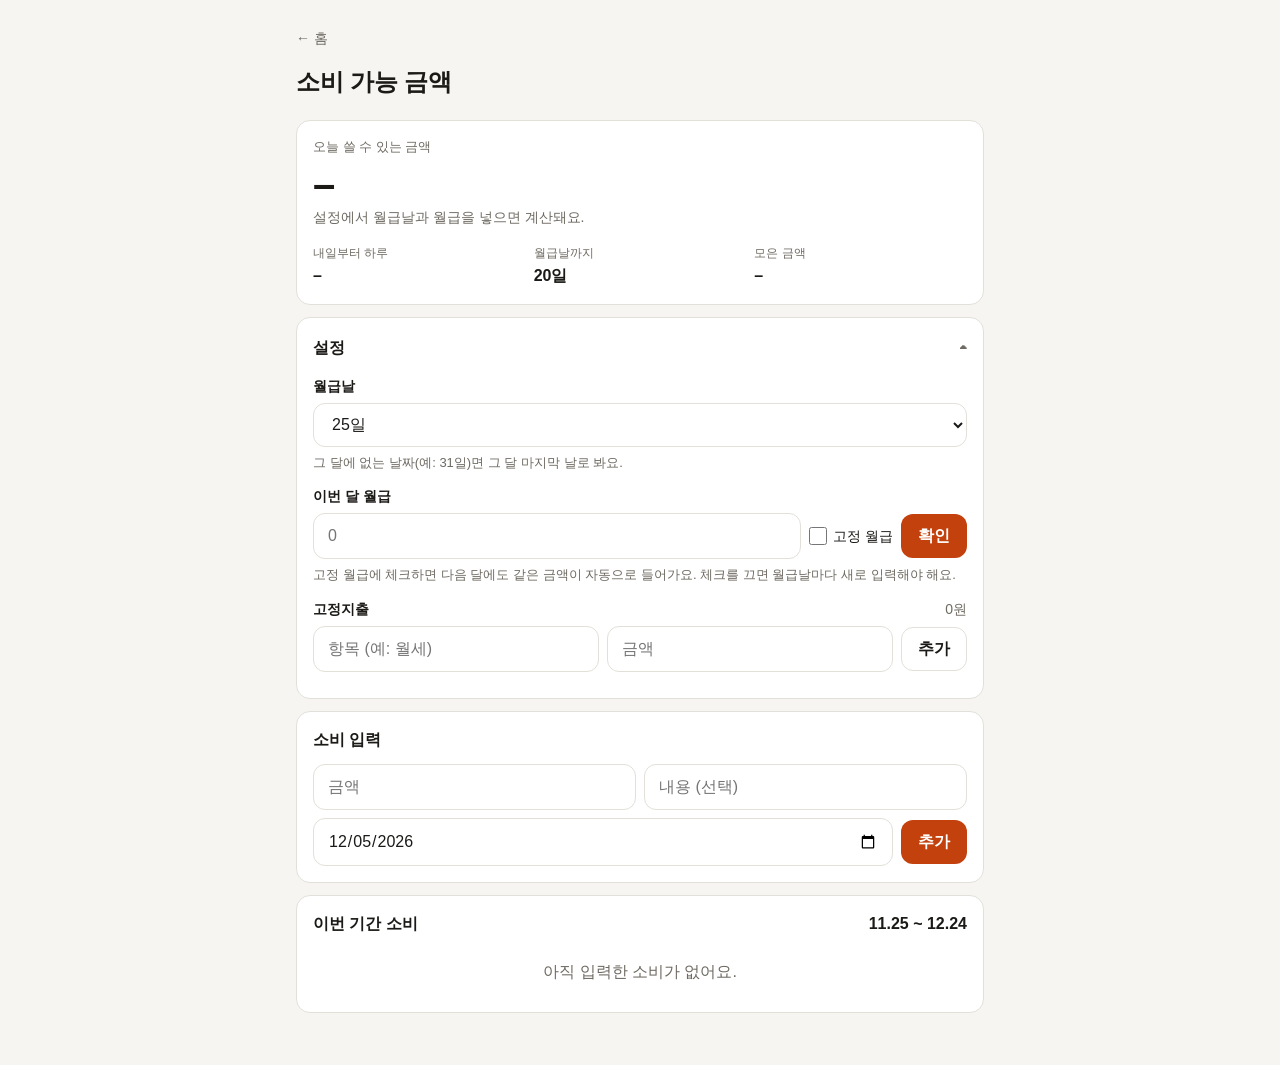
==== tools/budget/index.html @ 9d05e259 "사이트 뼈대와 소비 가능 금액 트래커 추가 - 허브 페이지, PWA 매니페스트, 서비스 워커, 공통 스타일 - 도구: 소비 가능 금액 트래커(월급날 기준 기간, 고정지출, 소비 기" ====
<!doctype html>
<html lang="ko">
<head>
<meta charset="utf-8">
<meta name="viewport" content="width=device-width, initial-scale=1, viewport-fit=cover">
<title>소비 가능 금액 · Something Useful</title>
<meta name="theme-color" content="#f6f5f2" media="(prefers-color-scheme: light)">
<meta name="theme-color" content="#131210" media="(prefers-color-scheme: dark)">
<meta name="mobile-web-app-capable" content="yes">
<meta name="apple-mobile-web-app-capable" content="yes">
<link rel="manifest" href="../../manifest.webmanifest">
<link rel="icon" href="../../icons/favicon.svg" type="image/svg+xml">
<link rel="apple-touch-icon" href="../../icons/apple-touch-icon.png">
<link rel="stylesheet" href="../../assets/style.css">
</head>
<body>
<header class="top">
  <a class="back" href="../../">← 홈</a>
  <h1>소비 가능 금액</h1>
</header>
<main>
  <section class="panel">
    <p class="eyebrow">오늘 쓸 수 있는 금액</p>
    <p class="big" id="todayLeft">–</p>
    <p class="sub" id="todayNote">설정에서 월급날과 월급을 넣으면 계산돼요.</p>
    <dl class="stats">
      <div><dt>내일부터 하루</dt><dd id="daily">–</dd></div>
      <div><dt>월급날까지</dt><dd id="daysLeft">–</dd></div>
      <div><dt>모은 금액</dt><dd id="pool">–</dd></div>
    </dl>
  </section>

  <p class="notice" id="notice" hidden></p>

  <details class="panel" id="settings">
    <summary>설정</summary>
    <div class="field">
      <label class="label" for="payday">월급날</label>
      <select id="payday" class="select"></select>
      <p class="help">그 달에 없는 날짜(예: 31일)면 그 달 마지막 날로 봐요.</p>
    </div>
    <div class="field">
      <label class="label" for="salary">이번 달 월급</label>
      <form class="inline" id="salaryForm" autocomplete="off">
        <input id="salary" class="input money" inputmode="numeric" placeholder="0">
        <label class="check"><input type="checkbox" id="fixedSalary"> 고정 월급</label>
        <button class="btn btn-primary" type="submit">확인</button>
      </form>
      <p class="help" id="salaryHelp">고정 월급에 체크하면 다음 달에도 같은 금액이 자동으로 들어가요. 체크를 끄면 월급날마다 새로 입력해야 해요.</p>
      <ul class="list" id="salaryLog"></ul>
    </div>
    <div class="field">
      <p class="label">고정지출 <span class="hint" id="fixedTotal">0원</span></p>
      <form class="inline" id="fixedForm" autocomplete="off">
        <input class="input" id="fixedName" placeholder="항목 (예: 월세)" aria-label="고정지출 항목">
        <input class="input money" id="fixedAmount" inputmode="numeric" placeholder="금액" aria-label="고정지출 금액" required>
        <button class="btn" type="submit">추가</button>
      </form>
      <ul class="list" id="fixedList"></ul>
    </div>
  </details>

  <section class="panel">
    <h2>소비 입력</h2>
    <form id="spendForm" class="stack" autocomplete="off">
      <div class="inline">
        <input class="input money" id="spendAmount" inputmode="numeric" placeholder="금액" aria-label="금액" required>
        <input class="input" id="spendMemo" placeholder="내용 (선택)" aria-label="내용">
      </div>
      <div class="inline">
        <input class="input" type="date" id="spendDate" aria-label="날짜" required>
        <button class="btn btn-primary" type="submit">추가</button>
      </div>
    </form>
  </section>

  <section class="panel">
    <h2>이번 기간 소비 <span class="hint" id="periodLabel"></span></h2>
    <p class="empty" id="spendEmpty">아직 입력한 소비가 없어요.</p>
    <div id="spendList"></div>
  </section>

  <section class="panel" id="historyPanel" hidden>
    <h2>기록 <span class="hint">월급 텀별</span></h2>
    <ul class="list" id="historyList"></ul>
  </section>
</main>
<script src="../../assets/app.js"></script>
<script>
  // ---------- 유틸 ----------
  const KEY = "su:budget";
  const $ = (id) => document.getElementById(id);
  const DAY = 86400000;
  const pad = (n) => String(n).padStart(2, "0");
  const ymd = (d) => `${d.getFullYear()}-${pad(d.getMonth() + 1)}-${pad(d.getDate())}`;
  const fromYmd = (s) => { const [y, m, d] = s.split("-").map(Number); return new Date(y, m - 1, d); };
  const won = (n) => Math.round(n).toLocaleString("ko-KR") + "원";
  const digits = (s) => Number(String(s).replace(/[^\d]/g, "")) || 0;
  const comma = (n) => (n ? Number(n).toLocaleString("ko-KR") : "");
  const esc = (s) => String(s).replace(/[&<>"']/g, (c) => ({ "&": "&amp;", "<": "&lt;", ">": "&gt;", '"': "&quot;", "'": "&#39;" })[c]);
  const uid = () => Date.now().toString(36) + Math.random().toString(36).slice(2, 6);
  const WEEK = ["일", "월", "화", "수", "목", "금", "토"];
  const dateLabel = (s) => { const d = fromYmd(s); return `${d.getMonth() + 1}월 ${d.getDate()}일 (${WEEK[d.getDay()]})`; };
  const shortDate = (s) => { const d = fromYmd(s); return `${d.getMonth() + 1}.${d.getDate()}`; };
  const monthLabel = (s) => `${fromYmd(s).getMonth() + 1}월 월급`;

  // ---------- 기간 계산 ----------
  // 월급날(payday)을 기준으로, 오늘이 속한 기간의 시작일과 다음 월급날을 돌려줍니다.
  const daysInMonth = (y, m) => new Date(y, m + 1, 0).getDate();
  const paydayOf = (y, m, pd) => new Date(y, m, Math.min(pd, daysInMonth(y, m)));
  function periodFor(today, pd) {
    const y = today.getFullYear(), m = today.getMonth();
    const thisPay = paydayOf(y, m, pd);
    if (today >= thisPay) return { start: thisPay, end: paydayOf(y, m + 1, pd) };
    return { start: paydayOf(y, m - 1, pd), end: thisPay };
  }

  // ---------- 상태 ----------
  const defaults = { payday: 25, salary: null, fixedSalary: false, fixed: [], expenses: [], periodStart: null, history: [] };
  let state = load();
  let editingFixed = null; // 지금 수정 중인 고정지출 id
  function load() {
    try { return { ...defaults, ...JSON.parse(localStorage.getItem(KEY) || "{}") }; }
    catch { return { ...defaults }; }
  }
  function save() { localStorage.setItem(KEY, JSON.stringify(state)); }

  const today = fromYmd(ymd(new Date()));
  const fixedTotal = () => state.fixed.reduce((a, x) => a + x.amount, 0);
  const sumExpenses = (from, to) => state.expenses.filter((x) => x.date >= from && x.date < to).reduce((a, x) => a + x.amount, 0);

  // 월급날이 지나 새 기간이 시작됐으면: 지난 기간(월급 텀)의 월급·고정지출·소비·모은 금액을 기록에 남기고,
  // 고정 월급이 아니면 월급을 비웁니다.
  function rollover() {
    const cur = periodFor(today, state.payday);
    const startStr = ymd(cur.start);
    if (state.periodStart === startStr) return;
    if (state.periodStart) {
      const old = periodFor(fromYmd(state.periodStart), state.payday);
      if (state.salary) {
        const spent = sumExpenses(ymd(old.start), ymd(old.end));
        const fixed = fixedTotal();
        state.history.unshift({ start: ymd(old.start), end: ymd(old.end), salary: state.salary, fixed, spent, saved: state.salary - fixed - spent });
      }
      if (!state.fixedSalary) state.salary = null;
      showNotice("새 기간이 시작됐어요." + (state.fixedSalary ? "" : " 이번 달 월급을 입력해 주세요."));
    }
    state.periodStart = startStr;
    save();
  }

  function showNotice(text) { $("notice").textContent = text; $("notice").hidden = false; }

  // ---------- 렌더 ----------
  function render() {
    const { start, end } = periodFor(today, state.payday);
    const s = ymd(start), e = ymd(end), t = ymd(today);
    const tomorrow = ymd(new Date(today.getTime() + DAY));
    const daysLeft = Math.max(1, Math.round((end - today) / DAY));
    const spentPeriod = sumExpenses(s, e);
    const spentToday = sumExpenses(t, tomorrow);
    const ready = state.salary > 0;

    $("periodLabel").textContent = `${shortDate(s)} ~ ${shortDate(ymd(new Date(end.getTime() - DAY)))}`;
    $("daysLeft").textContent = `${daysLeft}일`;

    if (ready) {
      const pool = state.salary - fixedTotal() - spentPeriod;        // 월급날까지 남은 금액 = 모은 금액
      const todayBudget = (pool + spentToday) / daysLeft;            // 오늘 하루 예산 (오늘 쓰기 전 기준이라 하루 동안 고정)
      const todayLeft = todayBudget - spentToday;                    // 오늘 더 쓸 수 있는 금액 (초과하면 마이너스)
      const fromTomorrow = daysLeft > 1 ? pool / (daysLeft - 1) : null; // 내일부터 하루 예산 (소비 넣을 때마다 바로 바뀜)
      $("todayLeft").textContent = won(todayLeft);
      $("todayLeft").classList.toggle("over", todayLeft < 0);
      $("daily").textContent = fromTomorrow === null ? "내일 월급날" : won(fromTomorrow);
      $("daily").classList.toggle("over", fromTomorrow !== null && fromTomorrow < 0);
      $("pool").textContent = won(pool);
      $("pool").classList.toggle("over", pool < 0);
      $("todayNote").textContent =
        pool < 0 ? "이번 기간 예산을 넘었어요." :
        spentToday > 0 ? `오늘 ${won(spentToday)} 썼어요.` :
        "오늘은 아직 쓴 게 없어요.";
    } else {
      $("todayLeft").textContent = "–";
      $("todayLeft").classList.remove("over");
      $("daily").textContent = "–";
      $("daily").classList.remove("over");
      $("pool").textContent = "–";
      $("pool").classList.remove("over");
      $("todayNote").textContent = "설정에서 월급날과 월급을 넣으면 계산돼요.";
      $("settings").open = true;
    }

    // 설정 값
    $("payday").value = state.payday;
    if (document.activeElement !== $("salary")) $("salary").value = comma(state.salary);
    $("fixedSalary").checked = state.fixedSalary;
    // 이번 기간 월급은 입력됐는지 확인용으로만 보여주고, 다음 기간이 되면 아래 '기록'으로 넘어갑니다.
    $("salaryLog").innerHTML = state.salary ? `<li>
      <span class="grow">${monthLabel(s)}</span>
      <span class="amount">${won(state.salary)}</span>
    </li>` : "";

    $("fixedTotal").textContent = won(fixedTotal());
    $("fixedList").innerHTML = state.fixed.map((x) => x.id === editingFixed ? `<li class="editing">
      <form class="edit-form stack" data-edit-fixed="${x.id}" autocomplete="off">
        <div class="inline">
          <input class="input" name="name" value="${esc(x.name)}" placeholder="항목" aria-label="고정지출 항목">
          <input class="input money" name="amount" value="${comma(x.amount)}" inputmode="numeric" placeholder="금액" aria-label="고정지출 금액" required>
        </div>
        <div class="inline">
          <button class="btn btn-sm btn-primary" type="submit">저장</button>
          <button class="btn btn-sm" type="button" data-cancel-edit>취소</button>
        </div>
      </form>
    </li>` : `<li>
      <span class="grow">${esc(x.name || "항목")}</span>
      <span class="amount">${won(x.amount)}</span>
      <button class="btn btn-sm" type="button" data-edit-fixed-btn="${x.id}">수정</button>
      <button class="btn btn-sm" type="button" data-del-fixed="${x.id}">삭제</button>
    </li>`).join("");

    // 이번 기간 소비 (날짜별 묶음, 최신순)
    const items = state.expenses.filter((x) => x.date >= s && x.date < e).sort((a, b) => b.date.localeCompare(a.date) || b.ts - a.ts);
    $("spendEmpty").hidden = items.length > 0;
    const byDate = new Map();
    for (const x of items) { if (!byDate.has(x.date)) byDate.set(x.date, []); byDate.get(x.date).push(x); }
    $("spendList").innerHTML = [...byDate].map(([date, list]) => `<section class="day">
      <h3><span>${dateLabel(date)}${date === t ? " · 오늘" : ""}</span><span>${won(list.reduce((a, x) => a + x.amount, 0))}</span></h3>
      <ul class="list">${list.map((x) => `<li>
        <span class="grow">${esc(x.memo || "소비")}</span>
        <span class="amount">${won(x.amount)}</span>
        <button class="btn btn-sm" type="button" data-del-spend="${x.id}">삭제</button>
      </li>`).join("")}</ul>
    </section>`).join("");

    // 지난 기간
    $("historyPanel").hidden = state.history.length === 0;
    $("historyList").innerHTML = state.history.map((h) => `<li class="record">
      <div class="record-top">
        <span class="grow">${shortDate(h.start)} ~ ${shortDate(ymd(new Date(fromYmd(h.end).getTime() - DAY)))}</span>
        <span class="amount${h.saved < 0 ? " over" : ""}">${h.saved < 0 ? won(h.saved) + " 초과" : won(h.saved) + " 모음"}</span>
      </div>
      ${h.salary ? `<div class="record-sub">월급 ${won(h.salary)} · 고정지출 ${won(h.fixed || 0)} · 소비 ${won(h.spent || 0)}</div>` : ""}
    </li>`).join("");
  }

  // ---------- 입력 처리 ----------
  for (let d = 1; d <= 31; d++) $("payday").insertAdjacentHTML("beforeend", `<option value="${d}">${d}일</option>`);
  $("spendDate").value = ymd(today);

  // 금액 칸은 입력하는 대로 쉼표를 붙입니다 (나중에 생기는 수정 칸도 포함).
  document.addEventListener("input", (ev) => {
    if (ev.target.classList?.contains("money")) ev.target.value = comma(digits(ev.target.value));
  });

  $("payday").addEventListener("change", () => {
    state.payday = Number($("payday").value);
    state.periodStart = ymd(periodFor(today, state.payday).start); // 기준일만 바뀐 거라 지난 기간으로 기록하지 않음
    save(); render();
  });

  $("fixedSalary").addEventListener("change", () => { state.fixedSalary = $("fixedSalary").checked; save(); });

  // 월급은 '확인'을 눌러야 저장되고, 이번 기간 월급으로 기록됩니다.
  $("salaryForm").addEventListener("submit", (ev) => {
    ev.preventDefault();
    const n = digits($("salary").value);
    state.salary = n || null;
    $("salary").blur();
    save(); render();
    if (n) flash($("salaryHelp"), `${monthLabel(ymd(periodFor(today, state.payday).start))} ${won(n)}으로 저장했어요.`);
  });

  $("fixedForm").addEventListener("submit", (ev) => {
    ev.preventDefault();
    const amount = digits($("fixedAmount").value);
    if (!amount) { $("fixedAmount").focus(); return; }
    state.fixed.push({ id: uid(), name: $("fixedName").value.trim(), amount });
    $("fixedName").value = ""; $("fixedAmount").value = "";
    save(); render(); $("fixedName").focus();
  });

  $("spendForm").addEventListener("submit", (ev) => {
    ev.preventDefault();
    const amount = digits($("spendAmount").value);
    if (!amount) { $("spendAmount").focus(); return; }
    state.expenses.push({ id: uid(), ts: Date.now(), date: $("spendDate").value || ymd(today), memo: $("spendMemo").value.trim(), amount });
    $("spendAmount").value = ""; $("spendMemo").value = "";
    save(); render(); $("spendAmount").focus();
  });

  // 고정지출 수정 저장
  document.addEventListener("submit", (ev) => {
    const form = ev.target.closest("form[data-edit-fixed]");
    if (!form) return;
    ev.preventDefault();
    const x = state.fixed.find((f) => f.id === form.dataset.editFixed);
    const amount = digits(form.elements.amount.value);
    if (!x || !amount) { form.elements.amount.focus(); return; }
    x.name = form.elements.name.value.trim();
    x.amount = amount;
    editingFixed = null;
    save(); render();
  });

  document.addEventListener("keydown", (ev) => {
    if (ev.key === "Escape" && editingFixed && ev.target.closest("form[data-edit-fixed]")) { editingFixed = null; render(); }
  });

  document.addEventListener("click", (ev) => {
    const btn = ev.target.closest("[data-edit-fixed-btn],[data-cancel-edit],[data-del-fixed],[data-del-spend]");
    if (!btn) return;
    if (btn.hasAttribute("data-edit-fixed-btn")) {
      editingFixed = btn.dataset.editFixedBtn;
      render();
      document.querySelector("form[data-edit-fixed] input[name=name]")?.focus();
    } else if (btn.hasAttribute("data-cancel-edit")) {
      editingFixed = null; render();
    } else if (btn.dataset.delFixed) {
      const x = state.fixed.find((f) => f.id === btn.dataset.delFixed);
      if (x && confirm(`고정지출 '${x.name || won(x.amount)}' 을(를) 삭제할까요?`)) {
        state.fixed = state.fixed.filter((f) => f.id !== x.id); save(); render();
      }
    } else {
      const x = state.expenses.find((f) => f.id === btn.dataset.delSpend);
      if (x && confirm(`'${x.memo || "소비"} ${won(x.amount)}' 을(를) 삭제할까요?`)) {
        state.expenses = state.expenses.filter((f) => f.id !== x.id); save(); render();
      }
    }
  });

  // 도움말 자리에 잠깐 메시지를 보여줬다가 원래 문구로 돌립니다.
  function flash(el, text) {
    if (!el.dataset.orig) el.dataset.orig = el.textContent;
    el.textContent = text;
    clearTimeout(flash.t);
    flash.t = setTimeout(() => { el.textContent = el.dataset.orig; }, 2500);
  }

  rollover();
  render();
</script>
</body>
</html>
---- assets/style.css ----
/* 공통 스타일. 모든 도구 페이지가 이 파일을 불러옵니다. */
:root {
  --bg: #f6f5f2;
  --surface: #ffffff;
  --text: #1b1a17;
  --muted: #6e6a62;
  --border: #e3e0d9;
  --accent: #c2410c;
  --accent-ink: #ffffff;
  --danger: #b91c1c;
  --radius: 14px;
  color-scheme: light dark;
}
@media (prefers-color-scheme: dark) {
  :root {
    --bg: #131210;
    --surface: #1d1b18;
    --text: #ebe7df;
    --muted: #9b958a;
    --border: #2d2a25;
    --accent: #f08a4b;
    --accent-ink: #1b1a17;
    --danger: #f87171;
  }
}

* { box-sizing: border-box; }
html { -webkit-text-size-adjust: 100%; }
body {
  margin: 0;
  min-height: 100dvh;
  background: var(--bg);
  color: var(--text);
  font: 16px/1.5 -apple-system, BlinkMacSystemFont, "Apple SD Gothic Neo", Pretendard, "Malgun Gothic", "Segoe UI", Roboto, sans-serif;
  padding: env(safe-area-inset-top) env(safe-area-inset-right) env(safe-area-inset-bottom) env(safe-area-inset-left);
  -webkit-tap-highlight-color: transparent;
}

.top, main { max-width: 720px; margin: 0 auto; padding-left: 16px; padding-right: 16px; }
.top { padding-top: 24px; padding-bottom: 8px; display: flex; flex-direction: column; gap: 4px; }
.top h1 { margin: 0; font-size: 24px; font-weight: 700; letter-spacing: -0.01em; }
.sub { margin: 0; color: var(--muted); font-size: 14px; }
.back {
  align-self: flex-start; display: inline-flex; align-items: center; min-height: 44px;
  margin-top: -8px; color: var(--muted); text-decoration: none; font-size: 14px;
}
.back:hover { color: var(--text); }
main { padding-top: 12px; padding-bottom: 40px; }

/* 허브 그리드 */
.grid { list-style: none; margin: 0; padding: 0; display: grid; gap: 12px; grid-template-columns: repeat(auto-fill, minmax(210px, 1fr)); }
.card {
  display: flex; gap: 12px; align-items: center; min-height: 72px; padding: 14px;
  background: var(--surface); border: 1px solid var(--border); border-radius: var(--radius);
  color: inherit; text-decoration: none;
  transition: border-color 150ms ease, transform 150ms ease;
}
.card:hover { border-color: var(--accent); }
.card:active { transform: scale(0.985); }
.card:focus-visible { outline: 2px solid var(--accent); outline-offset: 2px; }
.card-icon { flex: none; width: 40px; height: 40px; display: grid; place-items: center; font-size: 26px; }
.card-body { display: flex; flex-direction: column; min-width: 0; }
.card-name { font-weight: 600; }
.card-desc { color: var(--muted); font-size: 13px; white-space: nowrap; overflow: hidden; text-overflow: ellipsis; }
.empty { color: var(--muted); text-align: center; padding: 32px 0; }
.hint-box {
  margin: 24px 0 0; padding: 12px 14px; font-size: 14px; color: var(--muted);
  background: var(--surface); border: 1px dashed var(--border); border-radius: var(--radius);
}

/* 폼 요소 */
.label { display: flex; justify-content: space-between; align-items: baseline; gap: 8px; font-size: 14px; font-weight: 600; margin-bottom: 6px; }
.label .hint { color: var(--muted); font-weight: 400; }
.input, .textarea, .select, .search {
  width: 100%; min-height: 44px; padding: 10px 14px;
  font: inherit; color: inherit; background: var(--surface);
  border: 1px solid var(--border); border-radius: 12px;
}
.search { margin-bottom: 16px; }
.textarea { resize: vertical; line-height: 1.6; }
:is(.input, .textarea, .select, .search):focus-visible { outline: 2px solid var(--accent); outline-offset: 1px; border-color: transparent; }
.row { display: flex; gap: 8px; flex-wrap: wrap; margin-top: 12px; }
.btn {
  min-height: 44px; padding: 0 16px; font: inherit; font-weight: 600; cursor: pointer;
  background: var(--surface); color: var(--text); border: 1px solid var(--border); border-radius: 12px;
  transition: border-color 150ms ease;
}
.btn:hover { border-color: var(--accent); }
.btn:focus-visible { outline: 2px solid var(--accent); outline-offset: 2px; }
.btn-primary { background: var(--accent); color: var(--accent-ink); border-color: transparent; }
.btn-danger { color: var(--danger); }
.status { margin: 8px 0 0; min-height: 20px; font-size: 13px; color: var(--muted); }

.visually-hidden { position: absolute; width: 1px; height: 1px; margin: -1px; padding: 0; overflow: hidden; clip: rect(0 0 0 0); border: 0; }

@media (prefers-reduced-motion: reduce) {
  *, *::before, *::after { transition: none !important; animation: none !important; }
}

/* 패널 / 숫자 / 목록 (도구 페이지 공통) */
.panel { background: var(--surface); border: 1px solid var(--border); border-radius: var(--radius); padding: 16px; margin-bottom: 12px; }
.panel h2 { display: flex; justify-content: space-between; align-items: baseline; gap: 8px; margin: 0 0 12px; font-size: 16px; }
.panel .empty { padding: 12px 0; margin: 0; }
details.panel > summary { display: flex; justify-content: space-between; align-items: center; min-height: 28px; font-weight: 600; cursor: pointer; list-style: none; }
details.panel > summary::-webkit-details-marker { display: none; }
details.panel > summary::after { content: "▾"; color: var(--muted); transition: transform 150ms ease; }
details.panel[open] > summary::after { transform: rotate(180deg); }
details.panel[open] > summary { margin-bottom: 14px; }
.eyebrow { margin: 0; font-size: 13px; color: var(--muted); }
.big { margin: 4px 0 0; font-size: 40px; font-weight: 700; line-height: 1.15; letter-spacing: -0.02em; font-variant-numeric: tabular-nums; }
.big.over, .amount.over { color: var(--danger); }
.stats { display: grid; grid-template-columns: repeat(3, 1fr); gap: 8px; margin: 16px 0 0; }
.stats div { min-width: 0; }
.stats dt { font-size: 12px; color: var(--muted); }
.stats dd { margin: 2px 0 0; font-weight: 600; font-variant-numeric: tabular-nums; white-space: nowrap; overflow: hidden; text-overflow: ellipsis; }
.field { margin-bottom: 14px; }
.field:last-child { margin-bottom: 0; }
.help { margin: 6px 0 0; font-size: 13px; color: var(--muted); }
.inline { display: flex; gap: 8px; align-items: center; }
.inline > .input, .inline > .select { flex: 1 1 0; min-width: 0; }
.stack { display: flex; flex-direction: column; gap: 8px; }
.check { display: inline-flex; align-items: center; gap: 6px; min-height: 44px; font-size: 14px; white-space: nowrap; }
.check input { width: 18px; height: 18px; margin: 0; accent-color: var(--accent); }
.list { list-style: none; margin: 0; padding: 0; }
.list li { display: flex; align-items: center; gap: 10px; min-height: 44px; padding: 6px 0; border-top: 1px solid var(--border); }
.list li:first-child { border-top: 0; }
.list .grow { flex: 1; min-width: 0; overflow: hidden; text-overflow: ellipsis; white-space: nowrap; }
.list .amount { font-weight: 600; font-variant-numeric: tabular-nums; white-space: nowrap; }
.btn-sm { min-height: 36px; padding: 0 10px; font-size: 13px; font-weight: 500; }
.notice { margin: 0 0 12px; padding: 12px 14px; font-size: 14px; border: 1px solid var(--accent); border-radius: 12px; background: var(--surface); }
.day h3 { display: flex; justify-content: space-between; margin: 12px 0 4px; font-size: 13px; font-weight: 600; color: var(--muted); }
.day:first-child h3 { margin-top: 0; }
.group-title { margin: 20px 0 8px; font-size: 13px; font-weight: 600; color: var(--muted); }
.group:first-child .group-title { margin-top: 0; }
.stats dd.over { color: var(--danger); }
.list li.editing { align-items: stretch; padding: 10px 0; }
.edit-form { flex: 1; min-width: 0; }
.list + .list, form + .list { margin-top: 10px; }
.list li.record { flex-direction: column; align-items: stretch; gap: 2px; padding: 10px 0; }
.record-top { display: flex; align-items: center; gap: 10px; }
.record-sub { font-size: 13px; color: var(--muted); }
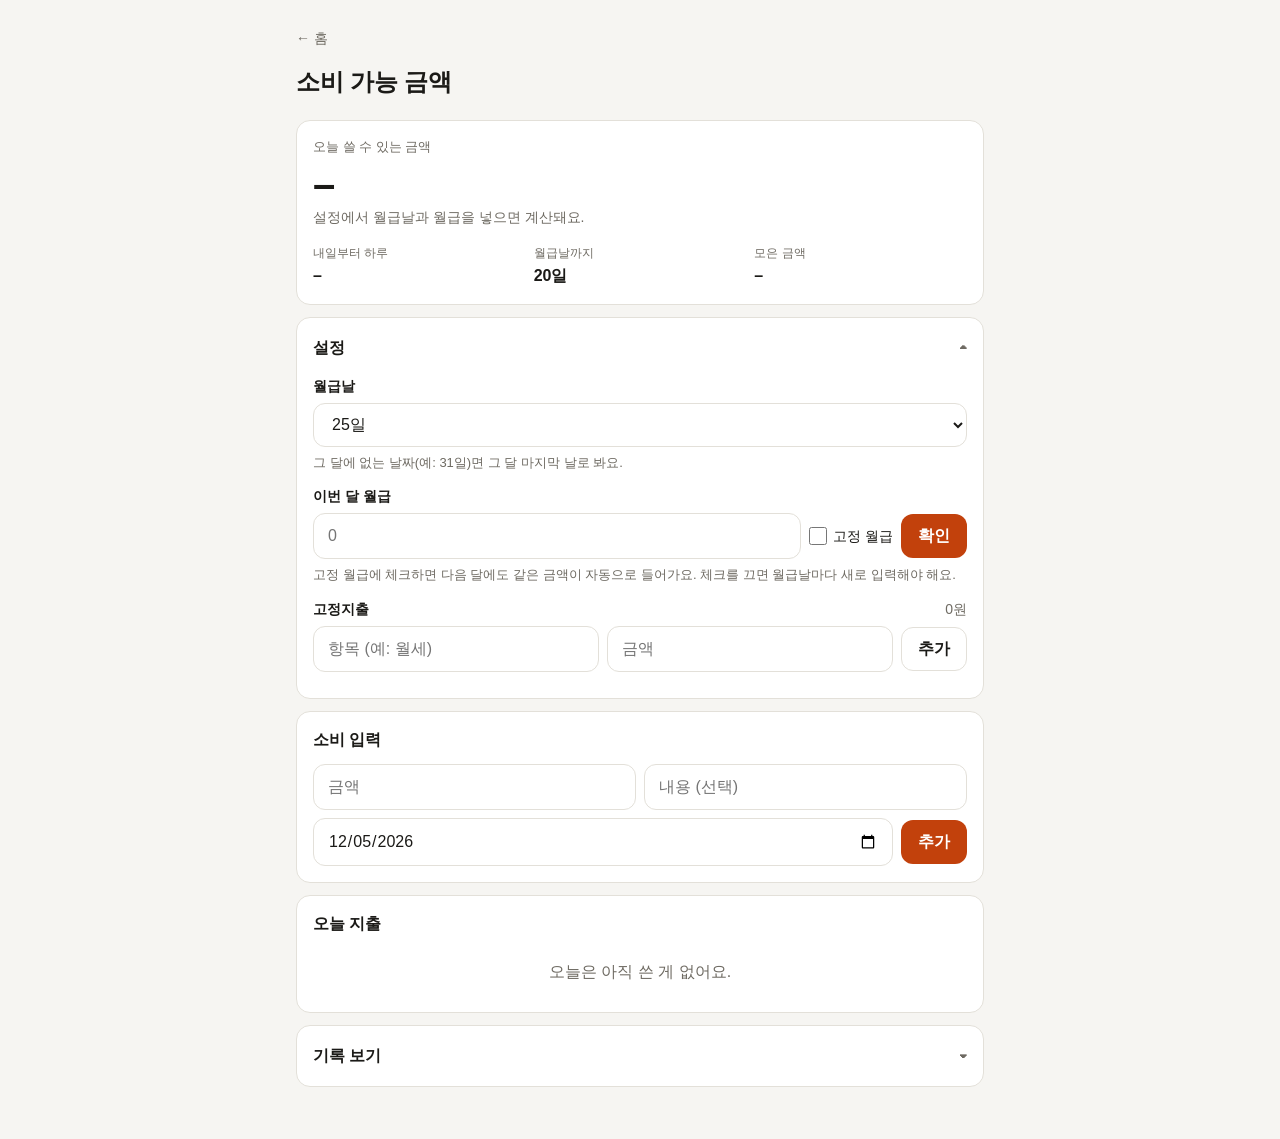
==== commit 2701b459: "소비 가능 금액: 오늘 지출과 기록 보기 분리 - 메인에는 오늘 지출만 보이게 하고, 지난 날짜는 접힌 '기록 보기'에서   날짜 입력·하루씩 이동·이번 기간 날짜별 목록으로 찾아" ====
--- a/tools/budget/index.html
+++ b/tools/budget/index.html
@@ -75,15 +75,35 @@
   </section>
 
   <section class="panel">
-    <h2>이번 기간 소비 <span class="hint" id="periodLabel"></span></h2>
-    <p class="empty" id="spendEmpty">아직 입력한 소비가 없어요.</p>
-    <div id="spendList"></div>
+    <h2>오늘 지출 <span class="hint" id="todayTotal"></span></h2>
+    <p class="empty" id="todayEmpty">오늘은 아직 쓴 게 없어요.</p>
+    <ul class="list" id="todayList"></ul>
   </section>
 
-  <section class="panel" id="historyPanel" hidden>
-    <h2>기록 <span class="hint">월급 텀별</span></h2>
-    <ul class="list" id="historyList"></ul>
-  </section>
+  <details class="panel" id="historyBox">
+    <summary>기록 보기</summary>
+    <div class="field">
+      <div class="inline">
+        <button class="btn" type="button" id="dayPrev" aria-label="하루 전">◀</button>
+        <input class="input" type="date" id="dayPick" aria-label="날짜 선택">
+        <button class="btn" type="button" id="dayNext" aria-label="하루 뒤">▶</button>
+      </div>
+    </div>
+    <section class="day">
+      <h3><span id="dayLabel"></span><span id="dayTotal"></span></h3>
+      <p class="empty" id="dayEmpty">이 날은 기록이 없어요.</p>
+      <ul class="list" id="dayList"></ul>
+    </section>
+    <div class="field" style="margin-top: 16px">
+      <p class="label">이번 기간 날짜별 <span class="hint" id="periodLabel"></span></p>
+      <p class="empty" id="periodEmpty">아직 입력한 소비가 없어요.</p>
+      <ul class="list" id="periodDays"></ul>
+    </div>
+    <div class="field" id="historyPanel" hidden>
+      <p class="label">지난 월급 텀</p>
+      <ul class="list" id="historyList"></ul>
+    </div>
+  </details>
 </main>
 <script src="../../assets/app.js"></script>
 <script>
@@ -119,6 +139,7 @@
   const defaults = { payday: 25, salary: null, fixedSalary: false, fixed: [], expenses: [], periodStart: null, history: [] };
   let state = load();
   let editingFixed = null; // 지금 수정 중인 고정지출 id
+  let viewDate = null;     // '기록 보기'에서 보고 있는 날짜 (아래에서 어제로 초기화)
   function load() {
     try { return { ...defaults, ...JSON.parse(localStorage.getItem(KEY) || "{}") }; }
     catch { return { ...defaults }; }
@@ -126,6 +147,7 @@
   function save() { localStorage.setItem(KEY, JSON.stringify(state)); }
 
   const today = fromYmd(ymd(new Date()));
+  viewDate = ymd(new Date(today.getTime() - DAY));
   const fixedTotal = () => state.fixed.reduce((a, x) => a + x.amount, 0);
   const sumExpenses = (from, to) => state.expenses.filter((x) => x.date >= from && x.date < to).reduce((a, x) => a + x.amount, 0);
 
@@ -219,19 +241,38 @@
       <button class="btn btn-sm" type="button" data-del-fixed="${x.id}">삭제</button>
     </li>`).join("");
 
-    // 이번 기간 소비 (날짜별 묶음, 최신순)
-    const items = state.expenses.filter((x) => x.date >= s && x.date < e).sort((a, b) => b.date.localeCompare(a.date) || b.ts - a.ts);
-    $("spendEmpty").hidden = items.length > 0;
+    // 오늘 지출: 메인 화면에는 오늘 것만. 지난 날짜는 아래 '기록 보기'에서.
+    const spendItem = (x) => `<li>
+      <span class="grow">${esc(x.memo || "소비")}</span>
+      <span class="amount">${won(x.amount)}</span>
+      <button class="btn btn-sm" type="button" data-del-spend="${x.id}">삭제</button>
+    </li>`;
+    const ofDay = (date) => state.expenses.filter((x) => x.date === date).sort((a, b) => b.ts - a.ts);
+    const todayItems = ofDay(t);
+    $("todayEmpty").hidden = todayItems.length > 0;
+    $("todayList").innerHTML = todayItems.map(spendItem).join("");
+    $("todayTotal").textContent = todayItems.length ? won(spentToday) : "";
+
+    // 기록 보기: 고른 날짜 하루치
+    const yesterday = ymd(new Date(today.getTime() - DAY));
+    if (document.activeElement !== $("dayPick")) $("dayPick").value = viewDate;
+    const dayItems = ofDay(viewDate);
+    $("dayLabel").textContent = dateLabel(viewDate) + (viewDate === t ? " · 오늘" : viewDate === yesterday ? " · 어제" : "");
+    $("dayTotal").textContent = dayItems.length ? won(dayItems.reduce((a, x) => a + x.amount, 0)) : "";
+    $("dayEmpty").hidden = dayItems.length > 0;
+    $("dayList").innerHTML = dayItems.map(spendItem).join("");
+
+    // 기록 보기: 이번 기간 날짜별 합계 (최신순). 누르면 위 날짜 보기로 이동.
+    const periodItems = state.expenses.filter((x) => x.date >= s && x.date < e);
     const byDate = new Map();
-    for (const x of items) { if (!byDate.has(x.date)) byDate.set(x.date, []); byDate.get(x.date).push(x); }
-    $("spendList").innerHTML = [...byDate].map(([date, list]) => `<section class="day">
-      <h3><span>${dateLabel(date)}${date === t ? " · 오늘" : ""}</span><span>${won(list.reduce((a, x) => a + x.amount, 0))}</span></h3>
-      <ul class="list">${list.map((x) => `<li>
-        <span class="grow">${esc(x.memo || "소비")}</span>
-        <span class="amount">${won(x.amount)}</span>
-        <button class="btn btn-sm" type="button" data-del-spend="${x.id}">삭제</button>
-      </li>`).join("")}</ul>
-    </section>`).join("");
+    for (const x of periodItems) byDate.set(x.date, (byDate.get(x.date) || 0) + x.amount);
+    const days = [...byDate].sort((a, b) => b[0].localeCompare(a[0]));
+    $("periodEmpty").hidden = days.length > 0;
+    $("periodDays").innerHTML = days.map(([date, sum]) => `<li>
+      <span class="grow">${dateLabel(date)}${date === t ? " · 오늘" : ""}</span>
+      <span class="amount">${won(sum)}</span>
+      <button class="btn btn-sm" type="button" data-view-day="${date}"${date === viewDate ? " disabled" : ""}>보기</button>
+    </li>`).join("");
 
     // 지난 기간
     $("historyPanel").hidden = state.history.length === 0;
@@ -307,10 +348,19 @@
     if (ev.key === "Escape" && editingFixed && ev.target.closest("form[data-edit-fixed]")) { editingFixed = null; render(); }
   });
 
+  // 기록 보기: 날짜 고르기 / 하루씩 이동
+  const shiftDay = (d) => { viewDate = ymd(new Date(fromYmd(viewDate).getTime() + d * DAY)); render(); };
+  $("dayPick").addEventListener("change", () => { if (/^\d{4}-\d{2}-\d{2}$/.test($("dayPick").value)) { viewDate = $("dayPick").value; render(); } });
+  $("dayPrev").addEventListener("click", () => shiftDay(-1));
+  $("dayNext").addEventListener("click", () => shiftDay(1));
+
   document.addEventListener("click", (ev) => {
-    const btn = ev.target.closest("[data-edit-fixed-btn],[data-cancel-edit],[data-del-fixed],[data-del-spend]");
+    const btn = ev.target.closest("[data-edit-fixed-btn],[data-cancel-edit],[data-del-fixed],[data-del-spend],[data-view-day]");
     if (!btn) return;
-    if (btn.hasAttribute("data-edit-fixed-btn")) {
+    if (btn.dataset.viewDay) {
+      viewDate = btn.dataset.viewDay; render();
+      $("dayLabel").scrollIntoView({ block: "center", behavior: "smooth" });
+    } else if (btn.hasAttribute("data-edit-fixed-btn")) {
       editingFixed = btn.dataset.editFixedBtn;
       render();
       document.querySelector("form[data-edit-fixed] input[name=name]")?.focus();
--- a/assets/style.css
+++ b/assets/style.css
@@ -87,6 +87,8 @@
 }
 .btn:hover { border-color: var(--accent); }
 .btn:focus-visible { outline: 2px solid var(--accent); outline-offset: 2px; }
+.btn:disabled { opacity: 0.5; cursor: default; }
+.btn:disabled:hover { border-color: var(--border); }
 .btn-primary { background: var(--accent); color: var(--accent-ink); border-color: transparent; }
 .btn-danger { color: var(--danger); }
 .status { margin: 8px 0 0; min-height: 20px; font-size: 13px; color: var(--muted); }
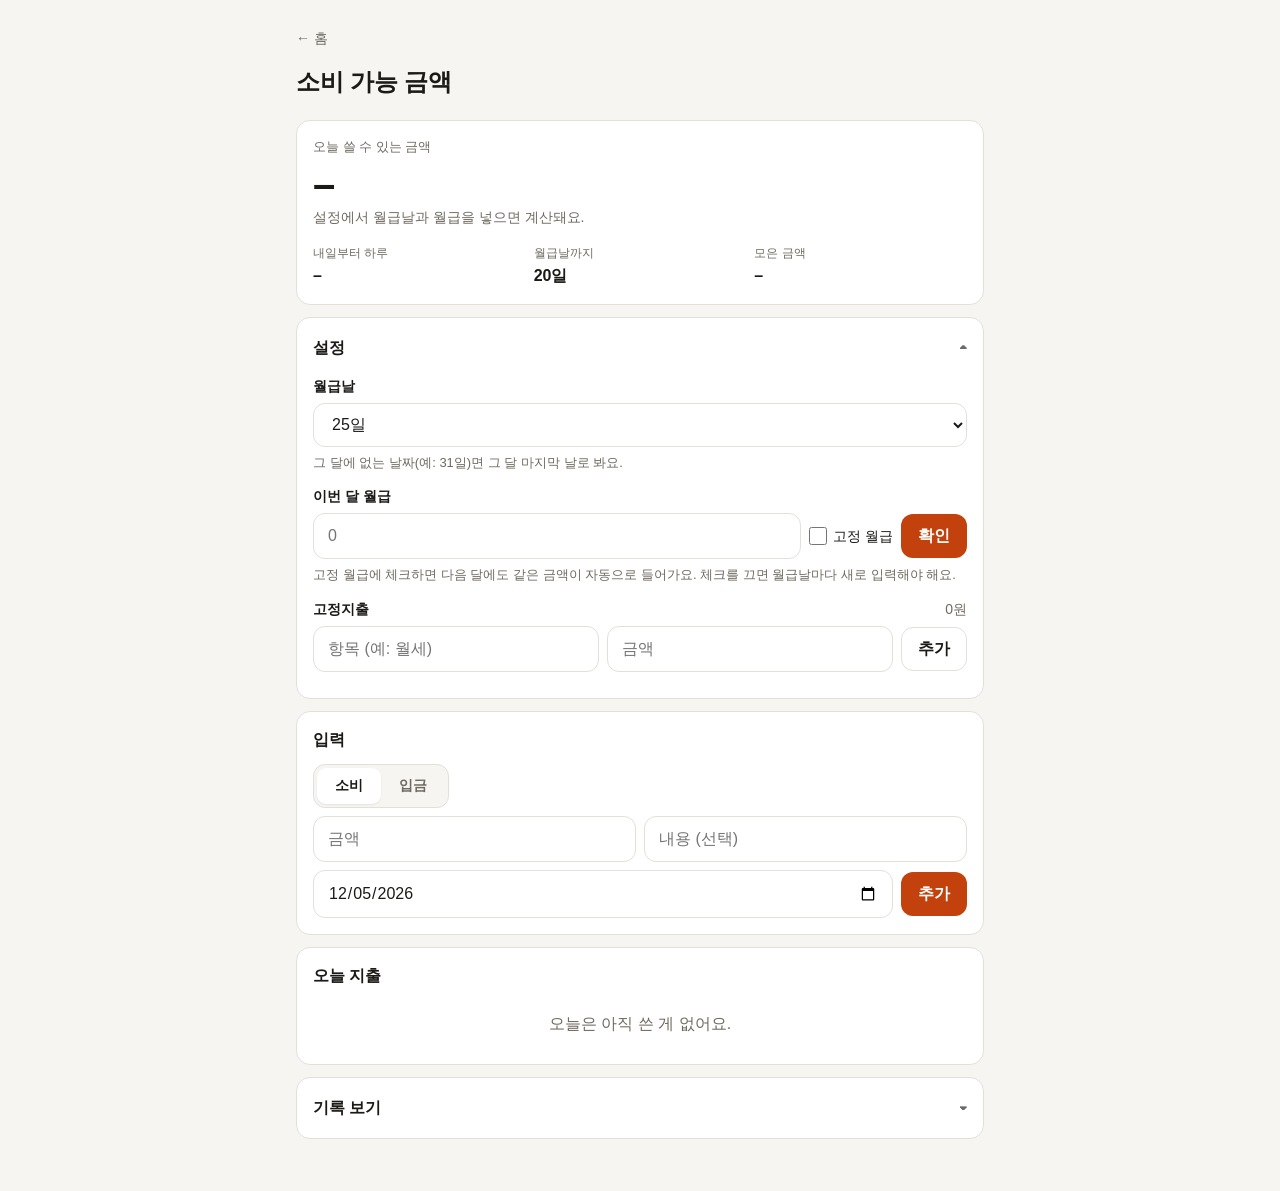
==== commit 93802233: "소비 가능 금액: 입금 입력 추가 - 입력 폼에 소비/입금 토글. 입금은 이번 기간 모은 금액에 더해지고   오늘 지출·기록 보기·지난 월급 텀 기록에 + 로 표시 - 서비스 워커" ====
--- a/tools/budget/index.html
+++ b/tools/budget/index.html
@@ -61,8 +61,12 @@
   </details>
 
   <section class="panel">
-    <h2>소비 입력</h2>
+    <h2>입력</h2>
     <form id="spendForm" class="stack" autocomplete="off">
+      <div class="seg" role="radiogroup" aria-label="종류">
+        <label class="seg-opt"><input type="radio" name="kind" value="spend" checked> 소비</label>
+        <label class="seg-opt"><input type="radio" name="kind" value="income"> 입금</label>
+      </div>
       <div class="inline">
         <input class="input money" id="spendAmount" inputmode="numeric" placeholder="금액" aria-label="금액" required>
         <input class="input" id="spendMemo" placeholder="내용 (선택)" aria-label="내용">
@@ -149,7 +153,10 @@
   const today = fromYmd(ymd(new Date()));
   viewDate = ymd(new Date(today.getTime() - DAY));
   const fixedTotal = () => state.fixed.reduce((a, x) => a + x.amount, 0);
-  const sumExpenses = (from, to) => state.expenses.filter((x) => x.date >= from && x.date < to).reduce((a, x) => a + x.amount, 0);
+  // expenses 배열에 소비와 입금이 같이 들어 있어요. type 이 "income" 이면 입금, 없으면 소비.
+  const isIncome = (x) => x.type === "income";
+  const sumExpenses = (from, to) => state.expenses.filter((x) => !isIncome(x) && x.date >= from && x.date < to).reduce((a, x) => a + x.amount, 0);
+  const sumIncome = (from, to) => state.expenses.filter((x) => isIncome(x) && x.date >= from && x.date < to).reduce((a, x) => a + x.amount, 0);
 
   // 월급날이 지나 새 기간이 시작됐으면: 지난 기간(월급 텀)의 월급·고정지출·소비·모은 금액을 기록에 남기고,
   // 고정 월급이 아니면 월급을 비웁니다.
@@ -161,8 +168,9 @@
       const old = periodFor(fromYmd(state.periodStart), state.payday);
       if (state.salary) {
         const spent = sumExpenses(ymd(old.start), ymd(old.end));
+        const income = sumIncome(ymd(old.start), ymd(old.end));
         const fixed = fixedTotal();
-        state.history.unshift({ start: ymd(old.start), end: ymd(old.end), salary: state.salary, fixed, spent, saved: state.salary - fixed - spent });
+        state.history.unshift({ start: ymd(old.start), end: ymd(old.end), salary: state.salary, income, fixed, spent, saved: state.salary + income - fixed - spent });
       }
       if (!state.fixedSalary) state.salary = null;
       showNotice("새 기간이 시작됐어요." + (state.fixedSalary ? "" : " 이번 달 월급을 입력해 주세요."));
@@ -181,13 +189,14 @@
     const daysLeft = Math.max(1, Math.round((end - today) / DAY));
     const spentPeriod = sumExpenses(s, e);
     const spentToday = sumExpenses(t, tomorrow);
+    const incomePeriod = sumIncome(s, e);
     const ready = state.salary > 0;
 
     $("periodLabel").textContent = `${shortDate(s)} ~ ${shortDate(ymd(new Date(end.getTime() - DAY)))}`;
     $("daysLeft").textContent = `${daysLeft}일`;
 
     if (ready) {
-      const pool = state.salary - fixedTotal() - spentPeriod;        // 월급날까지 남은 금액 = 모은 금액
+      const pool = state.salary + incomePeriod - fixedTotal() - spentPeriod; // 월급날까지 남은 금액 = 모은 금액 (입금은 여기에 더해짐)
       const todayBudget = (pool + spentToday) / daysLeft;            // 오늘 하루 예산 (오늘 쓰기 전 기준이라 하루 동안 고정)
       const todayLeft = todayBudget - spentToday;                    // 오늘 더 쓸 수 있는 금액 (초과하면 마이너스)
       const fromTomorrow = daysLeft > 1 ? pool / (daysLeft - 1) : null; // 내일부터 하루 예산 (소비 넣을 때마다 바로 바뀜)
@@ -241,36 +250,47 @@
       <button class="btn btn-sm" type="button" data-del-fixed="${x.id}">삭제</button>
     </li>`).join("");
 
-    // 오늘 지출: 메인 화면에는 오늘 것만. 지난 날짜는 아래 '기록 보기'에서.
+    // 오늘 지출: 메인 화면에는 오늘 것만. 지난 날짜는 아래 '기록 보기'에서. 입금은 + 로 표시.
     const spendItem = (x) => `<li>
-      <span class="grow">${esc(x.memo || "소비")}</span>
-      <span class="amount">${won(x.amount)}</span>
+      <span class="grow">${isIncome(x) ? "입금" + (x.memo ? " · " + esc(x.memo) : "") : esc(x.memo || "소비")}</span>
+      <span class="amount${isIncome(x) ? " plus" : ""}">${isIncome(x) ? "+" : ""}${won(x.amount)}</span>
       <button class="btn btn-sm" type="button" data-del-spend="${x.id}">삭제</button>
     </li>`;
     const ofDay = (date) => state.expenses.filter((x) => x.date === date).sort((a, b) => b.ts - a.ts);
+    // 하루 합계 문구: "9,000원", 입금이 있으면 "9,000원 · 입금 +50,000원"
+    const dayTotalText = (items) => {
+      const spent = items.filter((x) => !isIncome(x)).reduce((a, x) => a + x.amount, 0);
+      const income = items.filter(isIncome).reduce((a, x) => a + x.amount, 0);
+      if (!items.length) return "";
+      return (spent || !income ? won(spent) : "") + (income ? (spent ? " · " : "") + "입금 +" + won(income) : "");
+    };
     const todayItems = ofDay(t);
     $("todayEmpty").hidden = todayItems.length > 0;
     $("todayList").innerHTML = todayItems.map(spendItem).join("");
-    $("todayTotal").textContent = todayItems.length ? won(spentToday) : "";
+    $("todayTotal").textContent = dayTotalText(todayItems);
 
     // 기록 보기: 고른 날짜 하루치
     const yesterday = ymd(new Date(today.getTime() - DAY));
     if (document.activeElement !== $("dayPick")) $("dayPick").value = viewDate;
     const dayItems = ofDay(viewDate);
     $("dayLabel").textContent = dateLabel(viewDate) + (viewDate === t ? " · 오늘" : viewDate === yesterday ? " · 어제" : "");
-    $("dayTotal").textContent = dayItems.length ? won(dayItems.reduce((a, x) => a + x.amount, 0)) : "";
+    $("dayTotal").textContent = dayTotalText(dayItems);
     $("dayEmpty").hidden = dayItems.length > 0;
     $("dayList").innerHTML = dayItems.map(spendItem).join("");
 
     // 기록 보기: 이번 기간 날짜별 합계 (최신순). 누르면 위 날짜 보기로 이동.
     const periodItems = state.expenses.filter((x) => x.date >= s && x.date < e);
     const byDate = new Map();
-    for (const x of periodItems) byDate.set(x.date, (byDate.get(x.date) || 0) + x.amount);
+    for (const x of periodItems) {
+      const d = byDate.get(x.date) || { spent: 0, income: 0 };
+      if (isIncome(x)) d.income += x.amount; else d.spent += x.amount;
+      byDate.set(x.date, d);
+    }
     const days = [...byDate].sort((a, b) => b[0].localeCompare(a[0]));
     $("periodEmpty").hidden = days.length > 0;
-    $("periodDays").innerHTML = days.map(([date, sum]) => `<li>
-      <span class="grow">${dateLabel(date)}${date === t ? " · 오늘" : ""}</span>
-      <span class="amount">${won(sum)}</span>
+    $("periodDays").innerHTML = days.map(([date, d]) => `<li>
+      <span class="grow">${dateLabel(date)}${date === t ? " · 오늘" : ""}${d.income ? ` <span class="record-sub">입금 +${won(d.income)}</span>` : ""}</span>
+      <span class="amount">${won(d.spent)}</span>
       <button class="btn btn-sm" type="button" data-view-day="${date}"${date === viewDate ? " disabled" : ""}>보기</button>
     </li>`).join("");
 
@@ -281,7 +301,7 @@
         <span class="grow">${shortDate(h.start)} ~ ${shortDate(ymd(new Date(fromYmd(h.end).getTime() - DAY)))}</span>
         <span class="amount${h.saved < 0 ? " over" : ""}">${h.saved < 0 ? won(h.saved) + " 초과" : won(h.saved) + " 모음"}</span>
       </div>
-      ${h.salary ? `<div class="record-sub">월급 ${won(h.salary)} · 고정지출 ${won(h.fixed || 0)} · 소비 ${won(h.spent || 0)}</div>` : ""}
+      ${h.salary ? `<div class="record-sub">월급 ${won(h.salary)}${h.income ? ` · 입금 +${won(h.income)}` : ""} · 고정지출 ${won(h.fixed || 0)} · 소비 ${won(h.spent || 0)}</div>` : ""}
     </li>`).join("");
   }
 
@@ -325,10 +345,17 @@
     ev.preventDefault();
     const amount = digits($("spendAmount").value);
     if (!amount) { $("spendAmount").focus(); return; }
-    state.expenses.push({ id: uid(), ts: Date.now(), date: $("spendDate").value || ymd(today), memo: $("spendMemo").value.trim(), amount });
+    const income = ev.target.elements.kind.value === "income";
+    const item = { id: uid(), ts: Date.now(), date: $("spendDate").value || ymd(today), memo: $("spendMemo").value.trim(), amount };
+    if (income) item.type = "income";
+    state.expenses.push(item);
     $("spendAmount").value = ""; $("spendMemo").value = "";
+    if (income) { ev.target.elements.kind.value = "spend"; syncKind(); } // 입금은 가끔이라 넣고 나면 소비로 되돌려요
     save(); render(); $("spendAmount").focus();
   });
+  // 소비/입금에 따라 내용 칸 안내만 바꿔요.
+  function syncKind() { $("spendMemo").placeholder = $("spendForm").elements.kind.value === "income" ? "어디서 (선택)" : "내용 (선택)"; }
+  $("spendForm").addEventListener("change", (ev) => { if (ev.target.name === "kind") syncKind(); });
 
   // 고정지출 수정 저장
   document.addEventListener("submit", (ev) => {
@@ -373,7 +400,7 @@
       }
     } else {
       const x = state.expenses.find((f) => f.id === btn.dataset.delSpend);
-      if (x && confirm(`'${x.memo || "소비"} ${won(x.amount)}' 을(를) 삭제할까요?`)) {
+      if (x && confirm(`'${isIncome(x) ? "입금 " : ""}${x.memo || (isIncome(x) ? "" : "소비")} ${won(x.amount)}' 을(를) 삭제할까요?`)) {
         state.expenses = state.expenses.filter((f) => f.id !== x.id); save(); render();
       }
     }
--- a/assets/style.css
+++ b/assets/style.css
@@ -89,6 +89,18 @@
 .btn:focus-visible { outline: 2px solid var(--accent); outline-offset: 2px; }
 .btn:disabled { opacity: 0.5; cursor: default; }
 .btn:disabled:hover { border-color: var(--border); }
+
+/* 둘 중 하나 고르는 토글 (라디오를 감싼 label 들) */
+.seg { display: inline-flex; align-self: flex-start; padding: 3px; background: var(--bg); border: 1px solid var(--border); border-radius: 12px; }
+.seg-opt {
+  position: relative; display: inline-flex; align-items: center; justify-content: center;
+  min-height: 36px; padding: 0 18px; border-radius: 9px; font-size: 14px; font-weight: 600; color: var(--muted); cursor: pointer;
+  transition: background 150ms ease, color 150ms ease;
+}
+.seg-opt input { position: absolute; opacity: 0; width: 0; height: 0; margin: 0; }
+.seg-opt:has(input:checked) { background: var(--surface); color: var(--text); box-shadow: 0 1px 2px rgba(0, 0, 0, 0.08); }
+.seg-opt:has(input:focus-visible) { outline: 2px solid var(--accent); outline-offset: 1px; }
+.amount.plus { color: var(--accent); }
 .btn-primary { background: var(--accent); color: var(--accent-ink); border-color: transparent; }
 .btn-danger { color: var(--danger); }
 .status { margin: 8px 0 0; min-height: 20px; font-size: 13px; color: var(--muted); }
